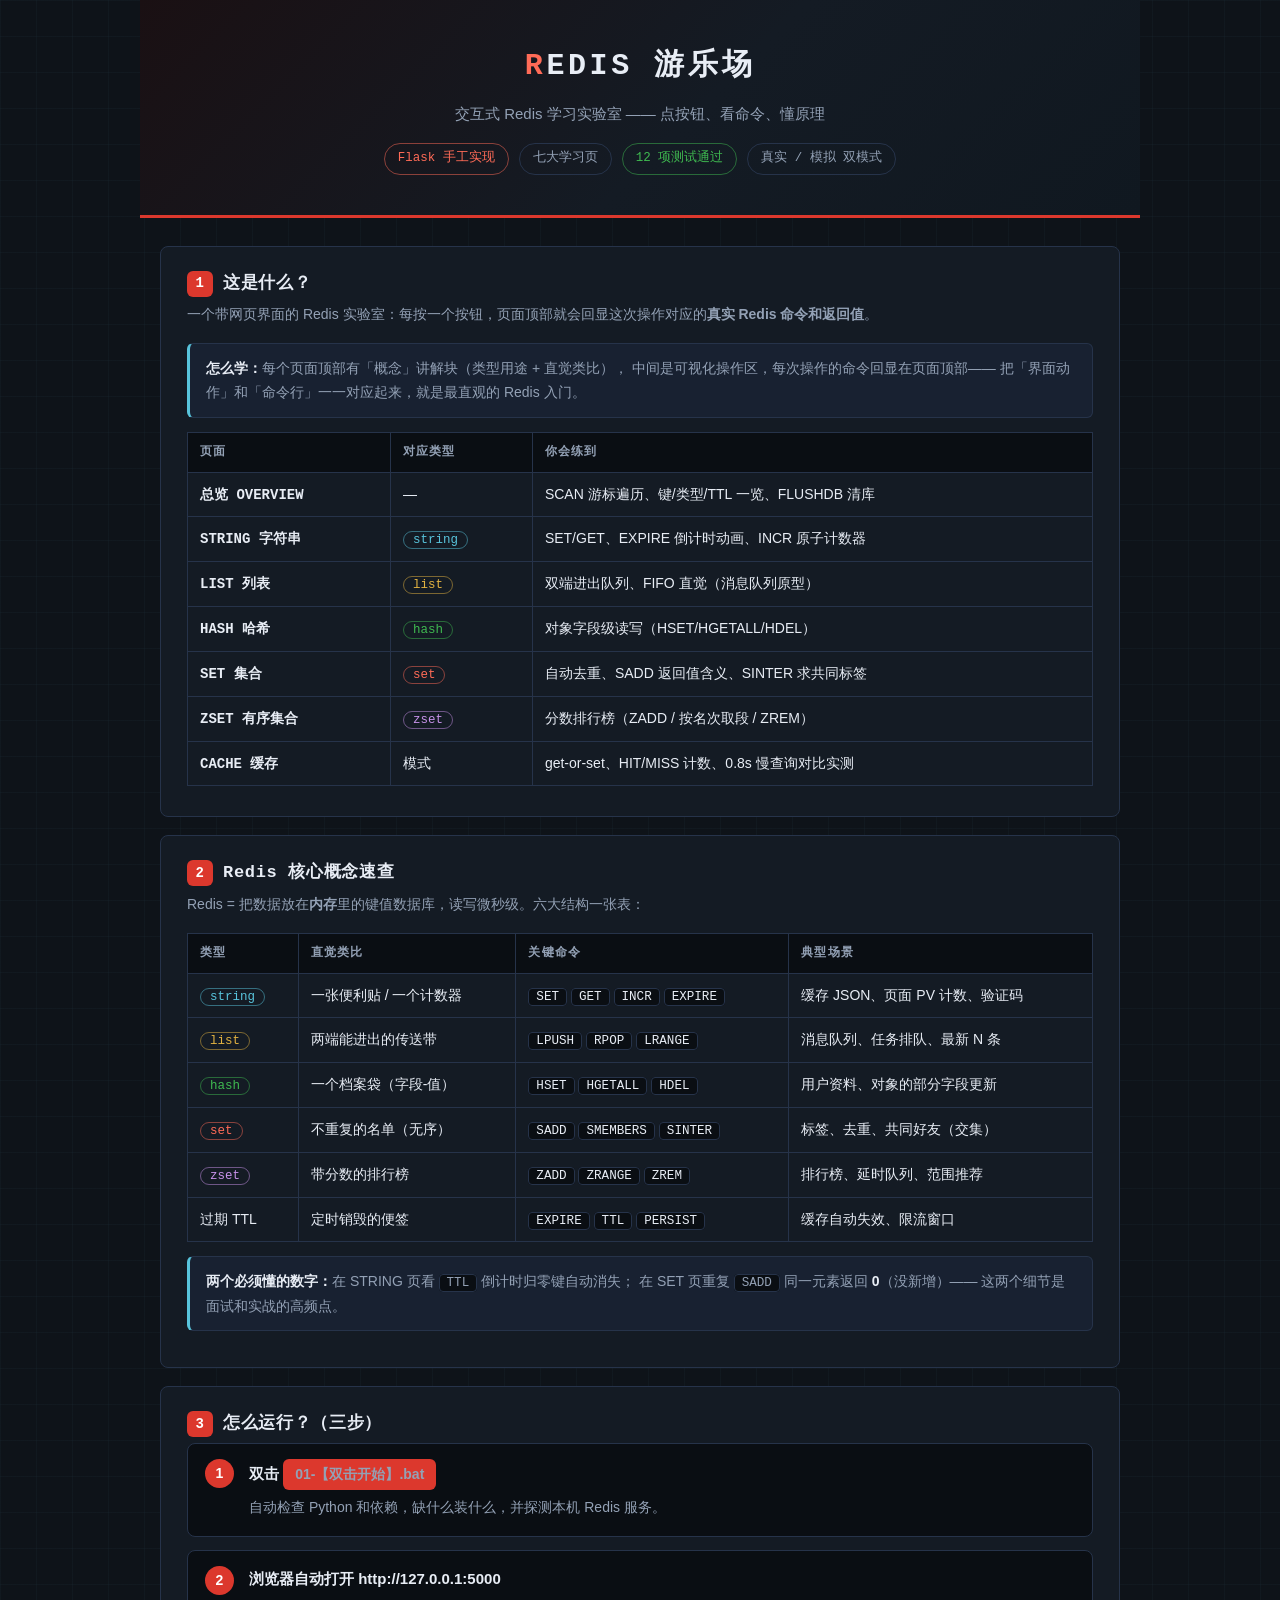
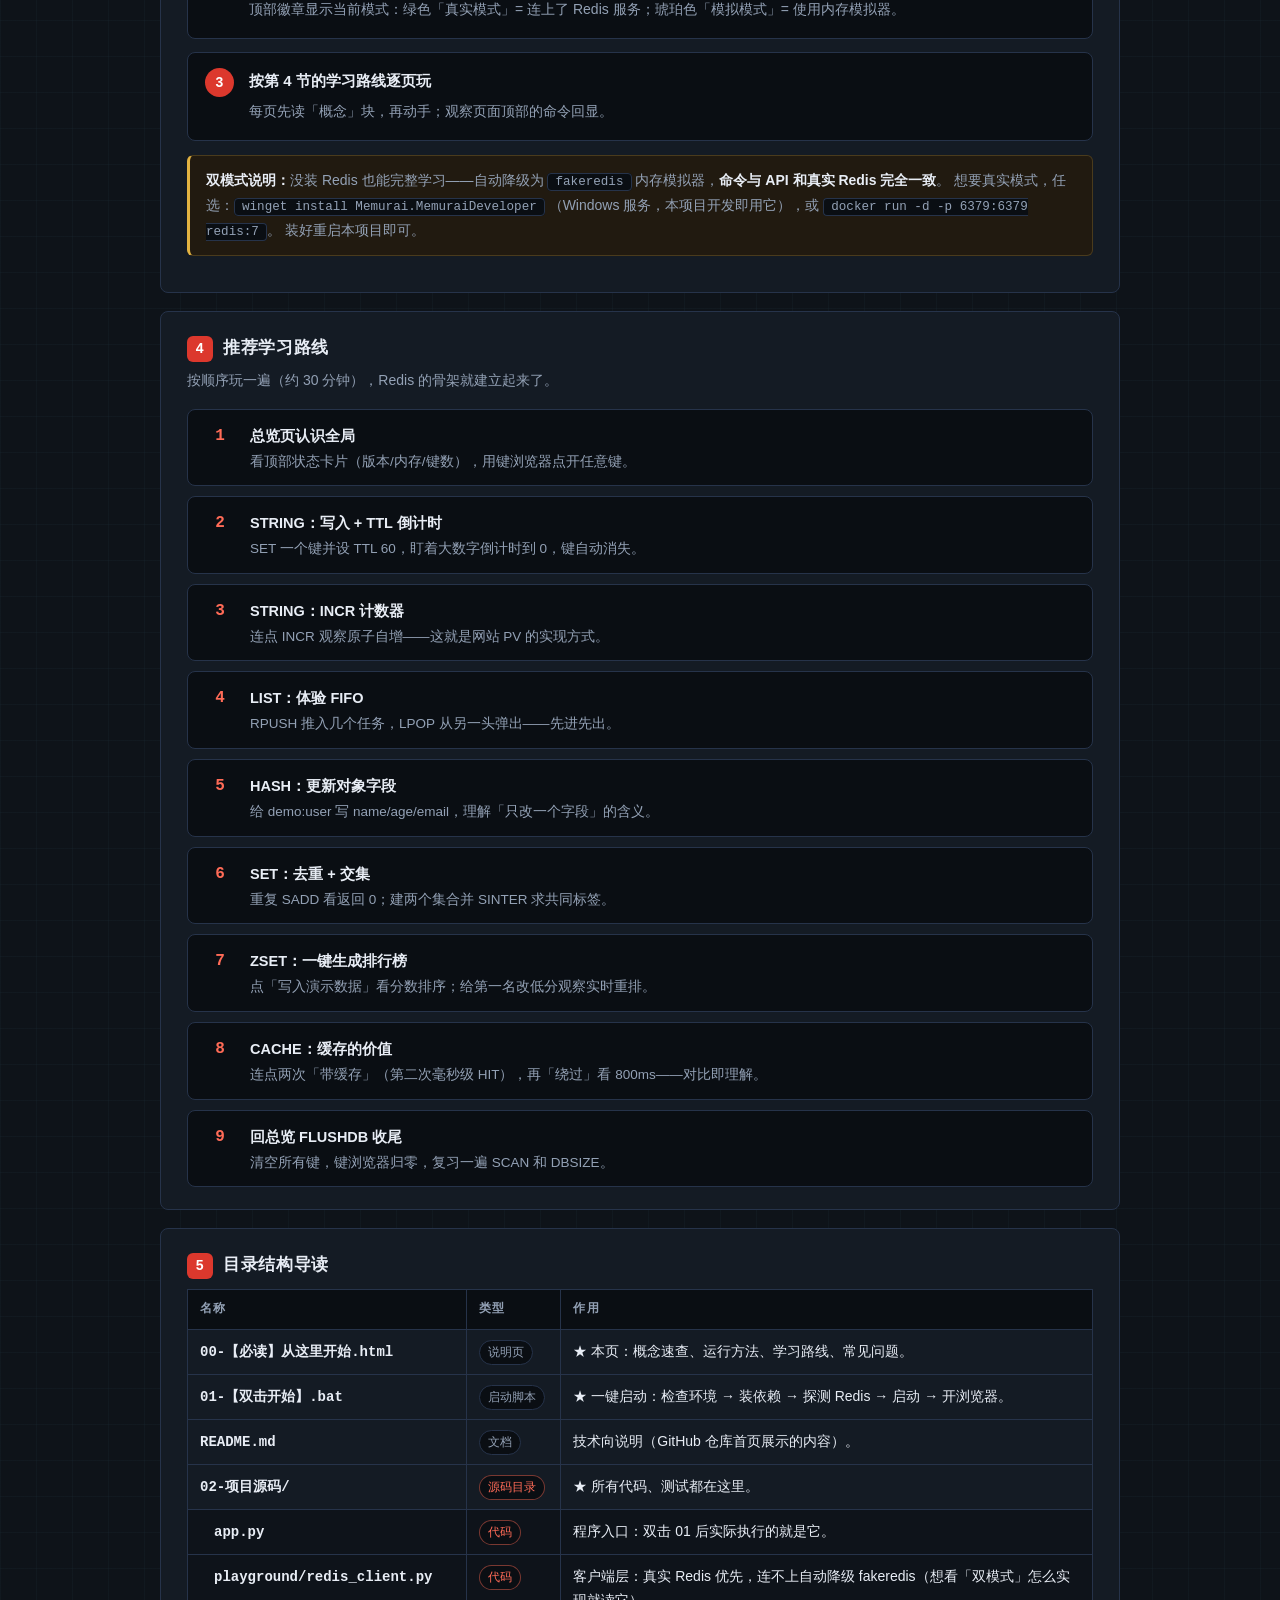
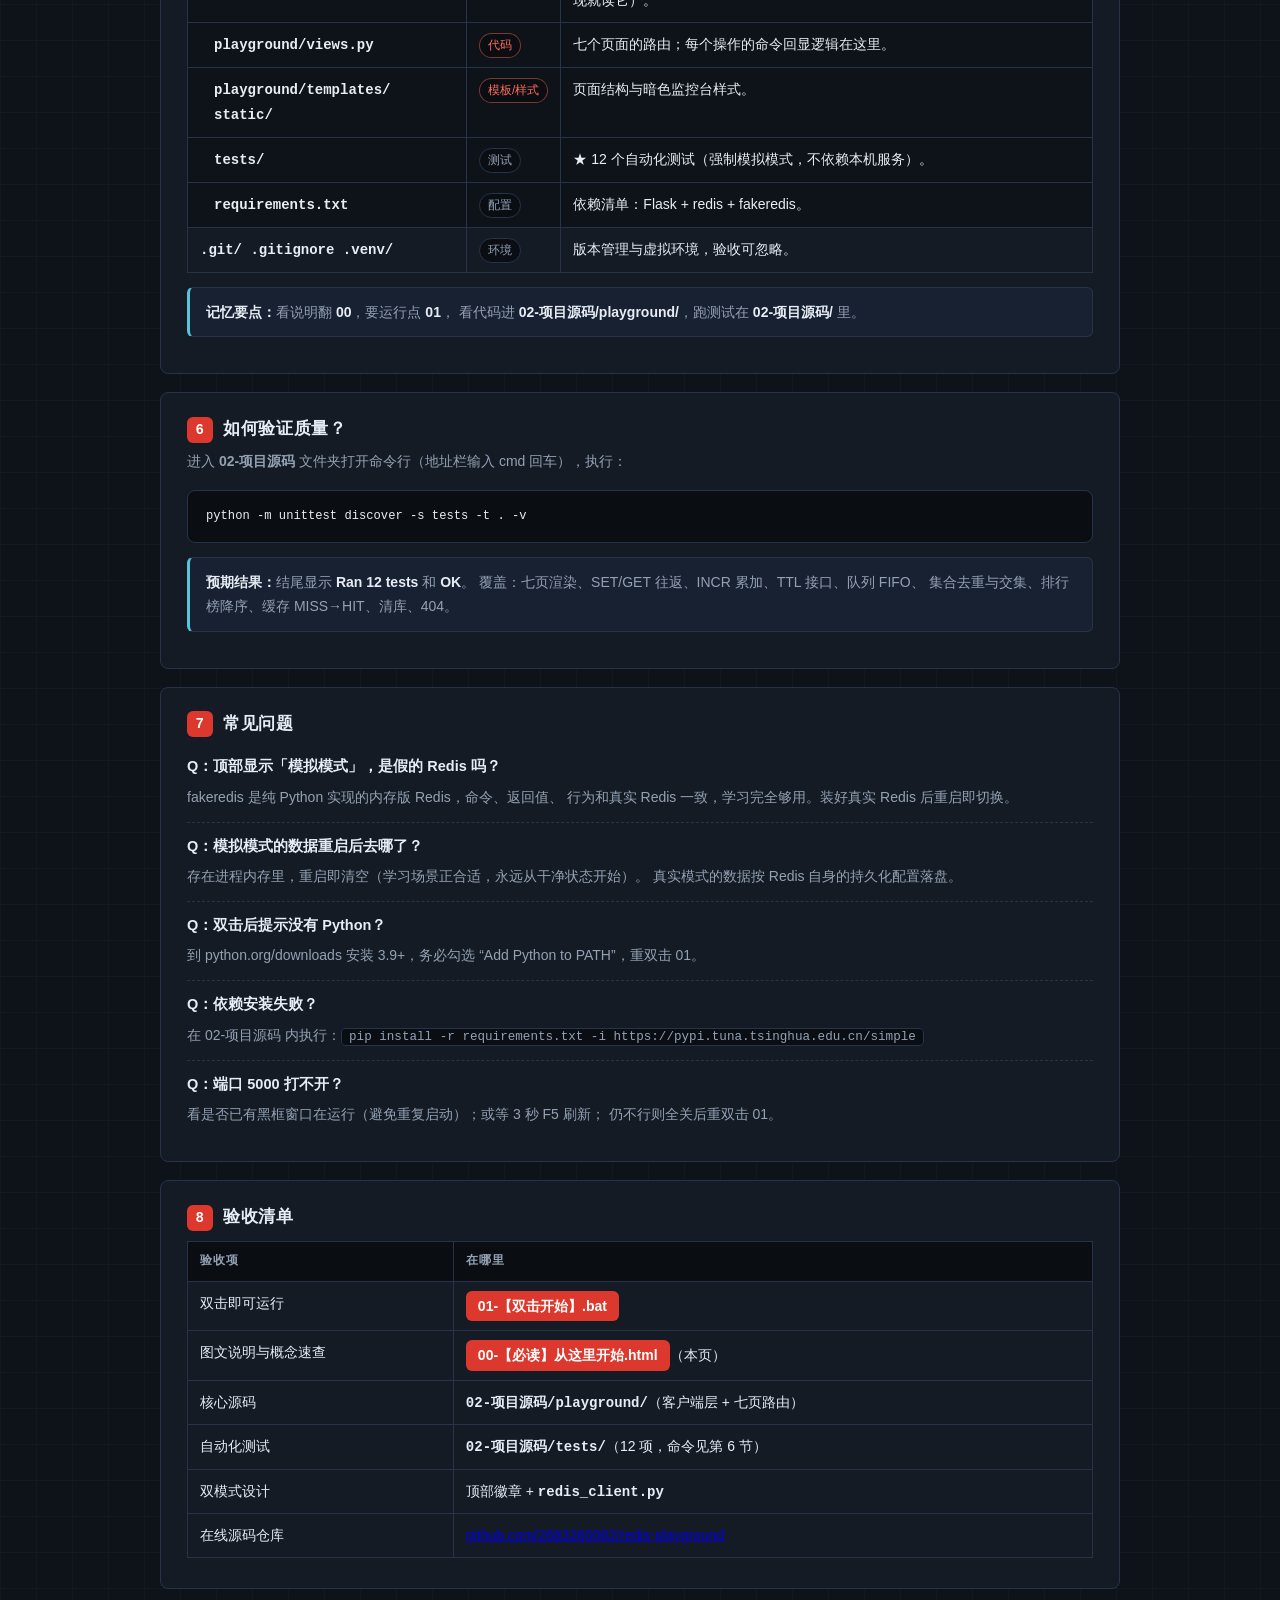
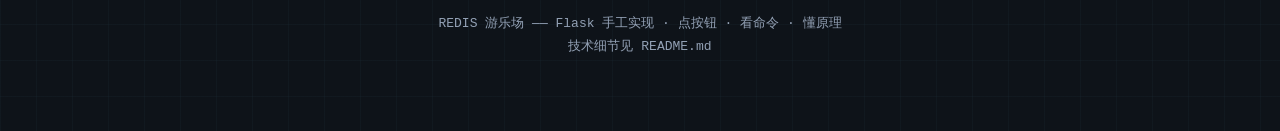
==== 00-【必读】从这里开始.html @ eb3e7718 "初始提交: Redis 交互式学习游乐场, 七页实验室含命令回显与双模式, 附验收交付层" ====
<!DOCTYPE html>
<html lang="zh-CN">
<head>
<meta charset="UTF-8">
<meta name="viewport" content="width=device-width, initial-scale=1.0">
<title>必读 · 从这里开始 —— Redis 游乐场</title>
<style>
/* 与「Redis 游乐场」一致的暗色监控台配色 */
:root {
  --bg: #0e1319;
  --bg-2: #0a0e13;
  --panel: #141b24;
  --panel-2: #182131;
  --line: #26334a;
  --ink: #e8edf5;
  --muted: #93a1b5;
  --red: #dc382d;
  --red-bright: #ff6b57;
  --green: #3fb950;
  --amber: #e3b341;
  --cyan: #58c4dc;
  --violet: #c792ea;
  --mono: "Cascadia Mono", Consolas, "Courier New", monospace;
  --sans: -apple-system, "PingFang SC", "Microsoft YaHei", "Segoe UI", sans-serif;
}
* { box-sizing: border-box; }
body {
  margin: 0; padding: 0 20px 60px;
  background-color: var(--bg);
  background-image:
    linear-gradient(rgba(88,196,220,.035) 1px, transparent 1px),
    linear-gradient(90deg, rgba(88,196,220,.035) 1px, transparent 1px);
  background-size: 36px 36px;
  color: var(--ink); font-family: var(--sans); line-height: 1.75;
}
.wrap { max-width: 960px; margin: 0 auto; }

.hero {
  margin: 0 -20px 28px; padding: 40px 24px;
  background: linear-gradient(135deg, #1a1013, #141b24 55%, #101820);
  border-bottom: 3px solid var(--red);
  text-align: center;
}
.hero h1 {
  margin: 0 0 8px; font-family: var(--mono);
  font-size: 30px; letter-spacing: 0.12em; color: var(--ink);
}
.hero h1 .r { color: var(--red-bright); }
.hero p { margin: 0; color: var(--muted); font-size: 15px; }
.hero .badge-row { margin-top: 16px; display: flex; gap: 10px; justify-content: center; flex-wrap: wrap; }
.badge {
  font-family: var(--mono); font-size: 12.5px;
  padding: 4px 13px; border-radius: 999px;
  border: 1px solid var(--line); color: var(--muted);
}
.badge.red { color: var(--red-bright); border-color: rgba(255,107,87,.5); }
.badge.green { color: var(--green); border-color: rgba(63,185,80,.5); }

section {
  background: var(--panel); border: 1px solid var(--line);
  border-radius: 8px; padding: 22px 26px; margin-bottom: 18px;
}
h2 {
  font-family: var(--mono); font-size: 17px; margin: 0 0 4px;
  display: flex; align-items: center; gap: 10px; letter-spacing: .04em;
}
h2 .num {
  background: var(--red); color: #fff;
  width: 26px; height: 26px; border-radius: 6px;
  display: inline-flex; align-items: center; justify-content: center;
  font-size: 14px; flex: 0 0 auto;
}
.sub { color: var(--muted); font-size: 14px; margin: 0 0 16px; }
h3 { font-size: 15px; margin: 20px 0 8px; color: var(--ink); }

.tip {
  background: var(--panel-2); border: 1px solid var(--line);
  border-left: 3px solid var(--cyan);
  border-radius: 6px; padding: 12px 16px; font-size: 14px;
  color: var(--muted); margin: 14px 0;
}
.warn {
  background: #211a10; border: 1px solid #4a3b1c;
  border-left: 3px solid var(--amber);
  border-radius: 6px; padding: 12px 16px; font-size: 14px;
  color: var(--muted); margin: 14px 0;
}
.tip b, .warn b { color: var(--ink); }

code {
  font-family: var(--mono); font-size: .9em;
  background: var(--bg-2); border: 1px solid var(--line);
  border-radius: 4px; padding: 1px 7px;
}
pre {
  background: var(--bg-2); border: 1px solid var(--line); border-radius: 8px;
  padding: 14px 18px; overflow-x: auto;
  font-family: var(--mono); font-size: 13.5px; line-height: 1.7;
  color: var(--ink);
}
pre code { background: none; border: 0; padding: 0; }

/* 步骤 */
.steps { counter-reset: step; display: grid; gap: 13px; }
.step {
  display: flex; gap: 15px; align-items: flex-start;
  background: var(--bg-2); border: 1px solid var(--line);
  border-radius: 8px; padding: 15px 17px;
}
.step::before {
  counter-increment: step; content: counter(step);
  background: var(--red); color: #fff;
  width: 29px; height: 29px; border-radius: 50%; flex: 0 0 auto;
  display: flex; align-items: center; justify-content: center;
  font-weight: 700; font-size: 14px;
}
.step .body { flex: 1; }
.step .body b { display: block; margin-bottom: 3px; font-size: 15px; }
.step .body span { color: var(--muted); font-size: 14px; }

.file-btn {
  display: inline-block; background: var(--red); color: #fff;
  padding: 3px 12px; border-radius: 6px; font-weight: 600; font-size: 14px;
}

/* 表格 */
table { width: 100%; border-collapse: collapse; font-size: 14px; margin: 8px 0; }
th, td { border: 1px solid var(--line); padding: 9px 12px; text-align: left; vertical-align: top; }
th {
  background: var(--bg-2); font-family: var(--mono); font-size: 12px;
  letter-spacing: .1em; color: var(--muted); white-space: nowrap;
}
td .name { font-family: var(--mono); font-weight: 600; }
td .kind {
  display: inline-block; font-size: 12px; padding: 1px 8px;
  border-radius: 999px; border: 1px solid var(--line);
  color: var(--muted); background: var(--bg-2); white-space: nowrap;
}
td .kind.code { color: var(--red-bright); border-color: rgba(255,107,87,.45); }
tr.sub-row td { background: rgba(10,14,19,.55); }
tr.sub-row td:first-child { padding-left: 26px; }

/* 数据结构类型色 */
.t { font-family: var(--mono); font-size: 12.5px; padding: 1px 9px; border-radius: 999px; border: 1px solid; }
.t-string { color: var(--cyan); border-color: rgba(88,196,220,.5); }
.t-list { color: var(--amber); border-color: rgba(227,179,65,.5); }
.t-hash { color: var(--green); border-color: rgba(63,185,80,.5); }
.t-set { color: var(--red-bright); border-color: rgba(255,107,87,.5); }
.t-zset { color: var(--violet); border-color: rgba(199,146,234,.5); }

/* 学习路线 */
.route { display: grid; gap: 10px; }
.route-item {
  display: grid; grid-template-columns: 34px 1fr; gap: 13px;
  background: var(--bg-2); border: 1px solid var(--line);
  border-radius: 8px; padding: 12px 15px;
}
.route-item .no {
  font-family: var(--mono); color: var(--red-bright); font-weight: 700;
  font-size: 16px; text-align: center;
}
.route-item b { font-size: 14.5px; }
.route-item span { display: block; color: var(--muted); font-size: 13.5px; }

.faq { border-top: 1px dashed var(--line); padding: 11px 0; }
.faq:first-of-type { border-top: 0; }
.faq b { display: block; margin-bottom: 3px; font-size: 14.5px; }
.faq span { color: var(--muted); font-size: 14px; }

.foot { text-align: center; color: var(--muted); font-size: 13px; padding-top: 6px; font-family: var(--mono); }
.foot a { color: var(--red-bright); }
</style>
</head>
<body>
<div class="wrap">

  <div class="hero">
    <h1><span class="r">R</span>EDIS 游乐场</h1>
    <p>交互式 Redis 学习实验室 —— 点按钮、看命令、懂原理</p>
    <div class="badge-row">
      <span class="badge red">Flask 手工实现</span>
      <span class="badge">七大学习页</span>
      <span class="badge green">12 项测试通过</span>
      <span class="badge">真实 / 模拟 双模式</span>
    </div>
  </div>

  <!-- 1 这是什么 -->
  <section>
    <h2><span class="num">1</span>这是什么？</h2>
    <p class="sub">一个带网页界面的 Redis 实验室：每按一个按钮，页面顶部就会回显这次操作对应的<b>真实 Redis 命令和返回值</b>。</p>
    <div class="tip">
      <b>怎么学：</b>每个页面顶部有「概念」讲解块（类型用途 + 直觉类比），
      中间是可视化操作区，每次操作的命令回显在页面顶部——
      把「界面动作」和「命令行」一一对应起来，就是最直观的 Redis 入门。
    </div>
    <table>
      <tr><th>页面</th><th>对应类型</th><th>你会练到</th></tr>
      <tr><td><span class="name">总览 OVERVIEW</span></td><td>—</td><td>SCAN 游标遍历、键/类型/TTL 一览、FLUSHDB 清库</td></tr>
      <tr><td><span class="name">STRING 字符串</span></td><td><span class="t t-string">string</span></td><td>SET/GET、EXPIRE 倒计时动画、INCR 原子计数器</td></tr>
      <tr><td><span class="name">LIST 列表</span></td><td><span class="t t-list">list</span></td><td>双端进出队列、FIFO 直觉（消息队列原型）</td></tr>
      <tr><td><span class="name">HASH 哈希</span></td><td><span class="t t-hash">hash</span></td><td>对象字段级读写（HSET/HGETALL/HDEL）</td></tr>
      <tr><td><span class="name">SET 集合</span></td><td><span class="t t-set">set</span></td><td>自动去重、SADD 返回值含义、SINTER 求共同标签</td></tr>
      <tr><td><span class="name">ZSET 有序集合</span></td><td><span class="t t-zset">zset</span></td><td>分数排行榜（ZADD / 按名次取段 / ZREM）</td></tr>
      <tr><td><span class="name">CACHE 缓存</span></td><td>模式</td><td>get-or-set、HIT/MISS 计数、0.8s 慢查询对比实测</td></tr>
    </table>
  </section>

  <!-- 2 概念速查 -->
  <section>
    <h2><span class="num">2</span>Redis 核心概念速查</h2>
    <p class="sub">Redis = 把数据放在<b>内存</b>里的键值数据库，读写微秒级。六大结构一张表：</p>
    <table>
      <tr><th>类型</th><th>直觉类比</th><th>关键命令</th><th>典型场景</th></tr>
      <tr>
        <td><span class="t t-string">string</span></td>
        <td>一张便利贴 / 一个计数器</td>
        <td><code>SET</code> <code>GET</code> <code>INCR</code> <code>EXPIRE</code></td>
        <td>缓存 JSON、页面 PV 计数、验证码</td>
      </tr>
      <tr>
        <td><span class="t t-list">list</span></td>
        <td>两端能进出的传送带</td>
        <td><code>LPUSH</code> <code>RPOP</code> <code>LRANGE</code></td>
        <td>消息队列、任务排队、最新 N 条</td>
      </tr>
      <tr>
        <td><span class="t t-hash">hash</span></td>
        <td>一个档案袋（字段-值）</td>
        <td><code>HSET</code> <code>HGETALL</code> <code>HDEL</code></td>
        <td>用户资料、对象的部分字段更新</td>
      </tr>
      <tr>
        <td><span class="t t-set">set</span></td>
        <td>不重复的名单（无序）</td>
        <td><code>SADD</code> <code>SMEMBERS</code> <code>SINTER</code></td>
        <td>标签、去重、共同好友（交集）</td>
      </tr>
      <tr>
        <td><span class="t t-zset">zset</span></td>
        <td>带分数的排行榜</td>
        <td><code>ZADD</code> <code>ZRANGE</code> <code>ZREM</code></td>
        <td>排行榜、延时队列、范围推荐</td>
      </tr>
      <tr>
        <td>过期 TTL</td>
        <td>定时销毁的便签</td>
        <td><code>EXPIRE</code> <code>TTL</code> <code>PERSIST</code></td>
        <td>缓存自动失效、限流窗口</td>
      </tr>
    </table>
    <div class="tip">
      <b>两个必须懂的数字：</b>在 STRING 页看 <code>TTL</code> 倒计时归零键自动消失；
      在 SET 页重复 <code>SADD</code> 同一元素返回 <b>0</b>（没新增）——
      这两个细节是面试和实战的高频点。
    </div>
  </section>

  <!-- 3 怎么运行 -->
  <section>
    <h2><span class="num">3</span>怎么运行？（三步）</h2>
    <div class="steps">
      <div class="step">
        <div class="body">
          <b>双击 <span class="file-btn">01-【双击开始】.bat</span></b>
          <span>自动检查 Python 和依赖，缺什么装什么，并探测本机 Redis 服务。</span>
        </div>
      </div>
      <div class="step">
        <div class="body">
          <b>浏览器自动打开 http://127.0.0.1:5000</b>
          <span>顶部徽章显示当前模式：绿色「真实模式」= 连上了 Redis 服务；琥珀色「模拟模式」= 使用内存模拟器。</span>
        </div>
      </div>
      <div class="step">
        <div class="body">
          <b>按第 4 节的学习路线逐页玩</b>
          <span>每页先读「概念」块，再动手；观察页面顶部的命令回显。</span>
        </div>
      </div>
    </div>
    <div class="warn">
      <b>双模式说明：</b>没装 Redis 也能完整学习——自动降级为
      <code>fakeredis</code> 内存模拟器，<b>命令与 API 和真实 Redis 完全一致</b>。
      想要真实模式，任选：<code>winget install Memurai.MemuraiDeveloper</code>
      （Windows 服务，本项目开发即用它），或 <code>docker run -d -p 6379:6379 redis:7</code>。
      装好重启本项目即可。
    </div>
  </section>

  <!-- 4 学习路线 -->
  <section>
    <h2><span class="num">4</span>推荐学习路线</h2>
    <p class="sub">按顺序玩一遍（约 30 分钟），Redis 的骨架就建立起来了。</p>
    <div class="route">
      <div class="route-item"><div class="no">1</div><div><b>总览页认识全局</b><span>看顶部状态卡片（版本/内存/键数），用键浏览器点开任意键。</span></div></div>
      <div class="route-item"><div class="no">2</div><div><b>STRING：写入 + TTL 倒计时</b><span>SET 一个键并设 TTL 60，盯着大数字倒计时到 0，键自动消失。</span></div></div>
      <div class="route-item"><div class="no">3</div><div><b>STRING：INCR 计数器</b><span>连点 INCR 观察原子自增——这就是网站 PV 的实现方式。</span></div></div>
      <div class="route-item"><div class="no">4</div><div><b>LIST：体验 FIFO</b><span>RPUSH 推入几个任务，LPOP 从另一头弹出——先进先出。</span></div></div>
      <div class="route-item"><div class="no">5</div><div><b>HASH：更新对象字段</b><span>给 demo:user 写 name/age/email，理解「只改一个字段」的含义。</span></div></div>
      <div class="route-item"><div class="no">6</div><div><b>SET：去重 + 交集</b><span>重复 SADD 看返回 0；建两个集合并 SINTER 求共同标签。</span></div></div>
      <div class="route-item"><div class="no">7</div><div><b>ZSET：一键生成排行榜</b><span>点「写入演示数据」看分数排序；给第一名改低分观察实时重排。</span></div></div>
      <div class="route-item"><div class="no">8</div><div><b>CACHE：缓存的价值</b><span>连点两次「带缓存」（第二次毫秒级 HIT），再「绕过」看 800ms——对比即理解。</span></div></div>
      <div class="route-item"><div class="no">9</div><div><b>回总览 FLUSHDB 收尾</b><span>清空所有键，键浏览器归零，复习一遍 SCAN 和 DBSIZE。</span></div></div>
    </div>
  </section>

  <!-- 5 目录导读 -->
  <section>
    <h2><span class="num">5</span>目录结构导读</h2>
    <table>
      <tr><th>名称</th><th>类型</th><th>作用</th></tr>
      <tr>
        <td><span class="name">00-【必读】从这里开始.html</span></td>
        <td><span class="kind">说明页</span></td>
        <td>★ 本页：概念速查、运行方法、学习路线、常见问题。</td>
      </tr>
      <tr>
        <td><span class="name">01-【双击开始】.bat</span></td>
        <td><span class="kind">启动脚本</span></td>
        <td>★ 一键启动：检查环境 → 装依赖 → 探测 Redis → 启动 → 开浏览器。</td>
      </tr>
      <tr>
        <td><span class="name">README.md</span></td>
        <td><span class="kind">文档</span></td>
        <td>技术向说明（GitHub 仓库首页展示的内容）。</td>
      </tr>
      <tr>
        <td><span class="name">02-项目源码/</span></td>
        <td><span class="kind code">源码目录</span></td>
        <td>★ 所有代码、测试都在这里。</td>
      </tr>
      <tr class="sub-row"><td><span class="name">app.py</span></td><td><span class="kind code">代码</span></td><td>程序入口：双击 01 后实际执行的就是它。</td></tr>
      <tr class="sub-row"><td><span class="name">playground/redis_client.py</span></td><td><span class="kind code">代码</span></td><td>客户端层：真实 Redis 优先，连不上自动降级 fakeredis（想看「双模式」怎么实现就读它）。</td></tr>
      <tr class="sub-row"><td><span class="name">playground/views.py</span></td><td><span class="kind code">代码</span></td><td>七个页面的路由；每个操作的命令回显逻辑在这里。</td></tr>
      <tr class="sub-row"><td><span class="name">playground/templates/ static/</span></td><td><span class="kind code">模板/样式</span></td><td>页面结构与暗色监控台样式。</td></tr>
      <tr class="sub-row"><td><span class="name">tests/</span></td><td><span class="kind">测试</span></td><td>★ 12 个自动化测试（强制模拟模式，不依赖本机服务）。</td></tr>
      <tr class="sub-row"><td><span class="name">requirements.txt</span></td><td><span class="kind">配置</span></td><td>依赖清单：Flask + redis + fakeredis。</td></tr>
      <tr>
        <td><span class="name">.git/ .gitignore .venv/</span></td>
        <td><span class="kind">环境</span></td>
        <td>版本管理与虚拟环境，验收可忽略。</td>
      </tr>
    </table>
    <div class="tip">
      <b>记忆要点：</b>看说明翻 <b>00</b>，要运行点 <b>01</b>，
      看代码进 <b>02-项目源码/playground/</b>，跑测试在 <b>02-项目源码/</b> 里。
    </div>
  </section>

  <!-- 6 测试 -->
  <section>
    <h2><span class="num">6</span>如何验证质量？</h2>
    <p class="sub">进入 <b>02-项目源码</b> 文件夹打开命令行（地址栏输入 cmd 回车），执行：</p>
<pre><code>python -m unittest discover -s tests -t . -v</code></pre>
    <div class="tip">
      <b>预期结果：</b>结尾显示 <b>Ran 12 tests</b> 和 <b>OK</b>。
      覆盖：七页渲染、SET/GET 往返、INCR 累加、TTL 接口、队列 FIFO、
      集合去重与交集、排行榜降序、缓存 MISS→HIT、清库、404。
    </div>
  </section>

  <!-- 7 FAQ -->
  <section>
    <h2><span class="num">7</span>常见问题</h2>
    <div class="faq">
      <b>Q：顶部显示「模拟模式」，是假的 Redis 吗？</b>
      <span>fakeredis 是纯 Python 实现的内存版 Redis，命令、返回值、
      行为和真实 Redis 一致，学习完全够用。装好真实 Redis 后重启即切换。</span>
    </div>
    <div class="faq">
      <b>Q：模拟模式的数据重启后去哪了？</b>
      <span>存在进程内存里，重启即清空（学习场景正合适，永远从干净状态开始）。
      真实模式的数据按 Redis 自身的持久化配置落盘。</span>
    </div>
    <div class="faq">
      <b>Q：双击后提示没有 Python？</b>
      <span>到 python.org/downloads 安装 3.9+，务必勾选 “Add Python to PATH”，重双击 01。</span>
    </div>
    <div class="faq">
      <b>Q：依赖安装失败？</b>
      <span>在 02-项目源码 内执行：<code>pip install -r requirements.txt -i https://pypi.tuna.tsinghua.edu.cn/simple</code></span>
    </div>
    <div class="faq">
      <b>Q：端口 5000 打不开？</b>
      <span>看是否已有黑框窗口在运行（避免重复启动）；或等 3 秒 F5 刷新；
      仍不行则全关后重双击 01。</span>
    </div>
  </section>

  <!-- 8 验收清单 -->
  <section>
    <h2><span class="num">8</span>验收清单</h2>
    <table>
      <tr><th>验收项</th><th>在哪里</th></tr>
      <tr><td>双击即可运行</td><td><span class="file-btn">01-【双击开始】.bat</span></td></tr>
      <tr><td>图文说明与概念速查</td><td><span class="file-btn">00-【必读】从这里开始.html</span>（本页）</td></tr>
      <tr><td>核心源码</td><td><span class="name">02-项目源码/playground/</span>（客户端层 + 七页路由）</td></tr>
      <tr><td>自动化测试</td><td><span class="name">02-项目源码/tests/</span>（12 项，命令见第 6 节）</td></tr>
      <tr><td>双模式设计</td><td>顶部徽章 + <span class="name">redis_client.py</span></td></tr>
      <tr><td>在线源码仓库</td><td><a href="https://github.com/2683260082/redis-playground">github.com/2683260082/redis-playground</a></td></tr>
    </table>
  </section>

  <p class="foot">
    REDIS 游乐场 —— Flask 手工实现 · 点按钮 · 看命令 · 懂原理<br>
    技术细节见 README.md
  </p>

</div>
</body>
</html>
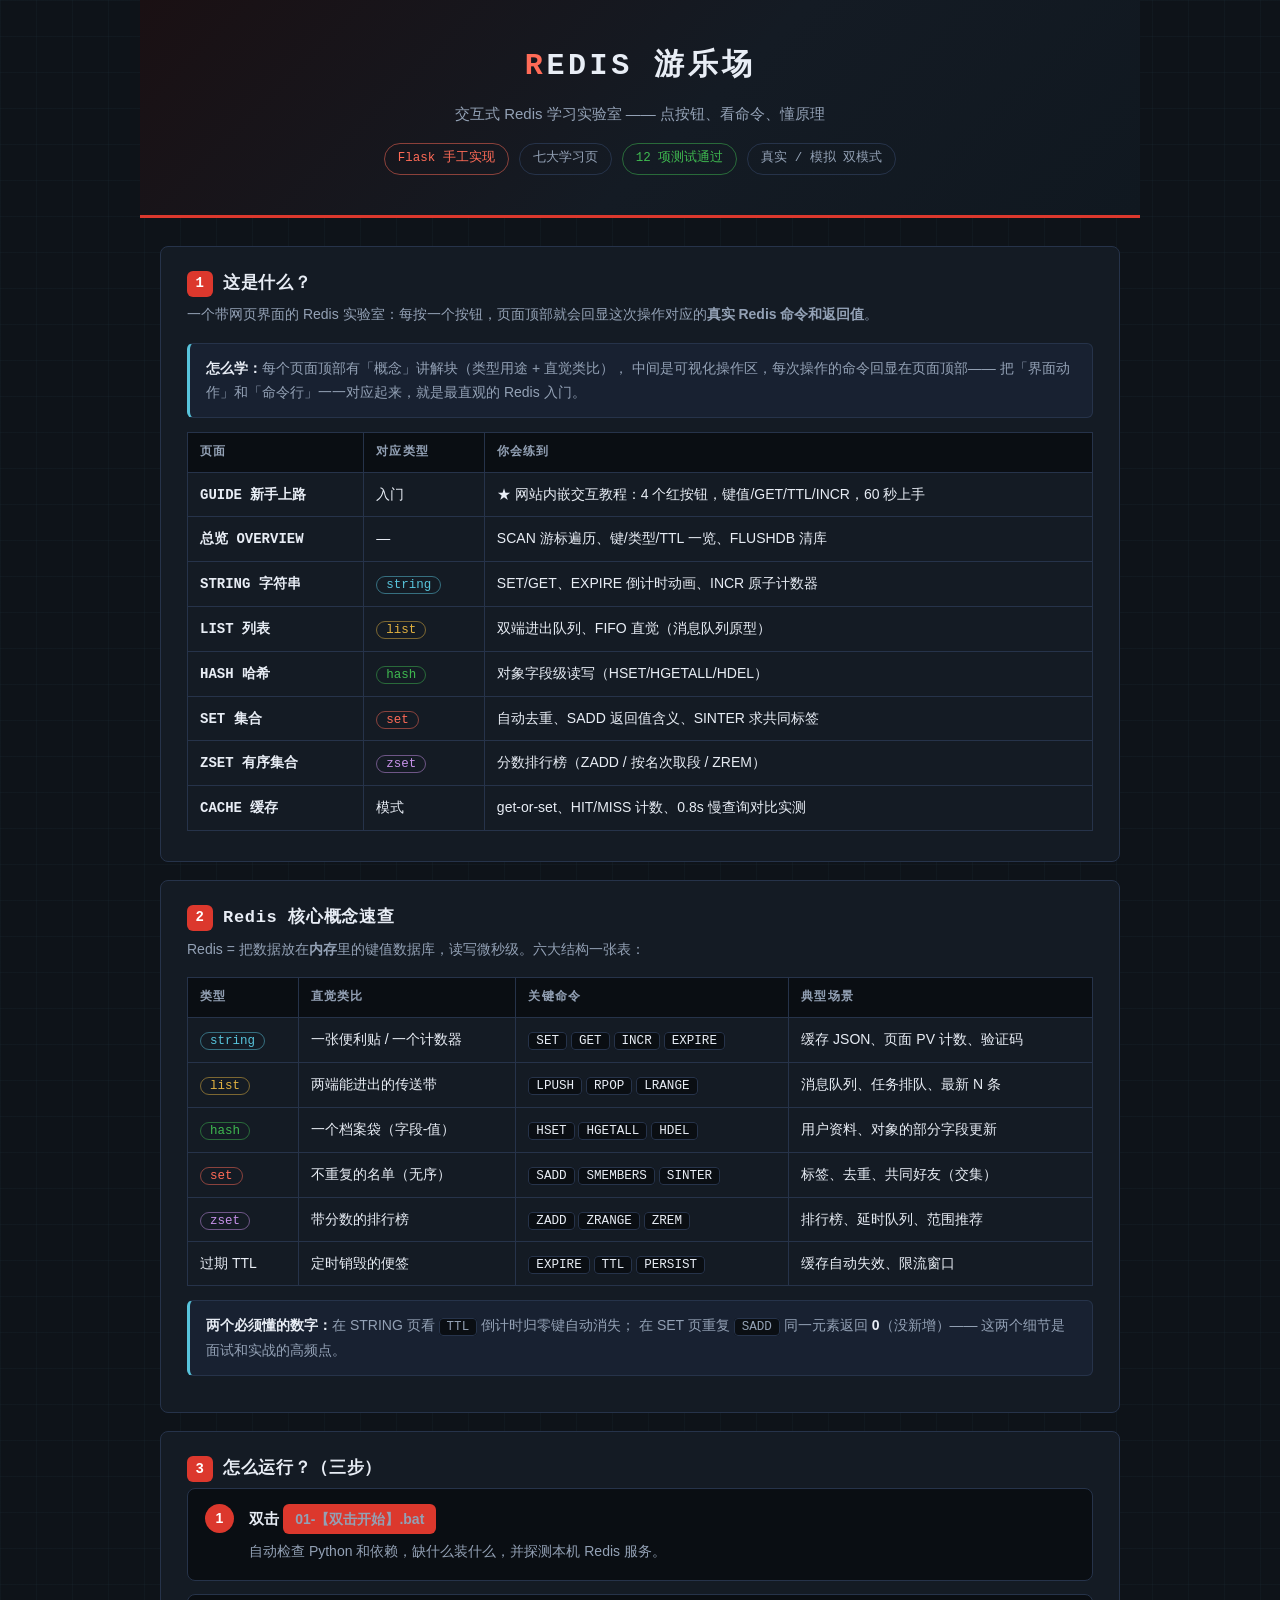
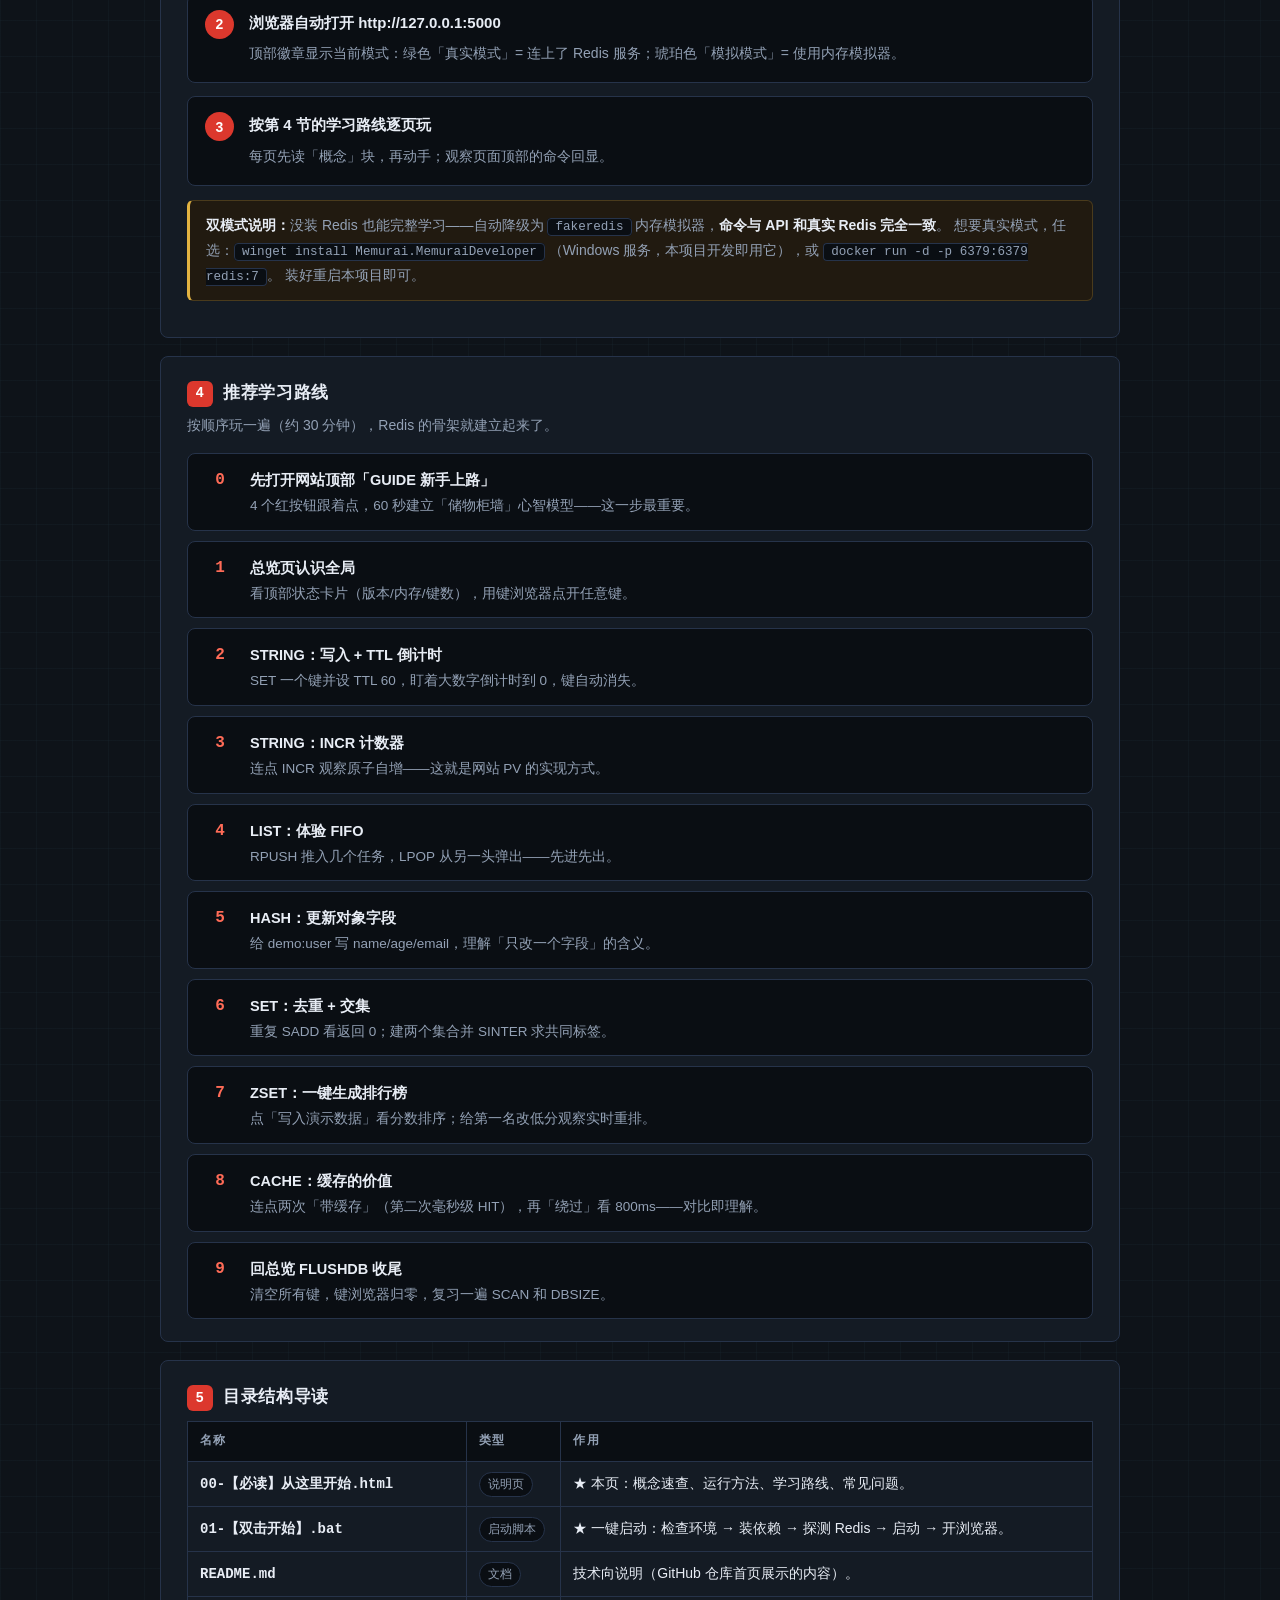
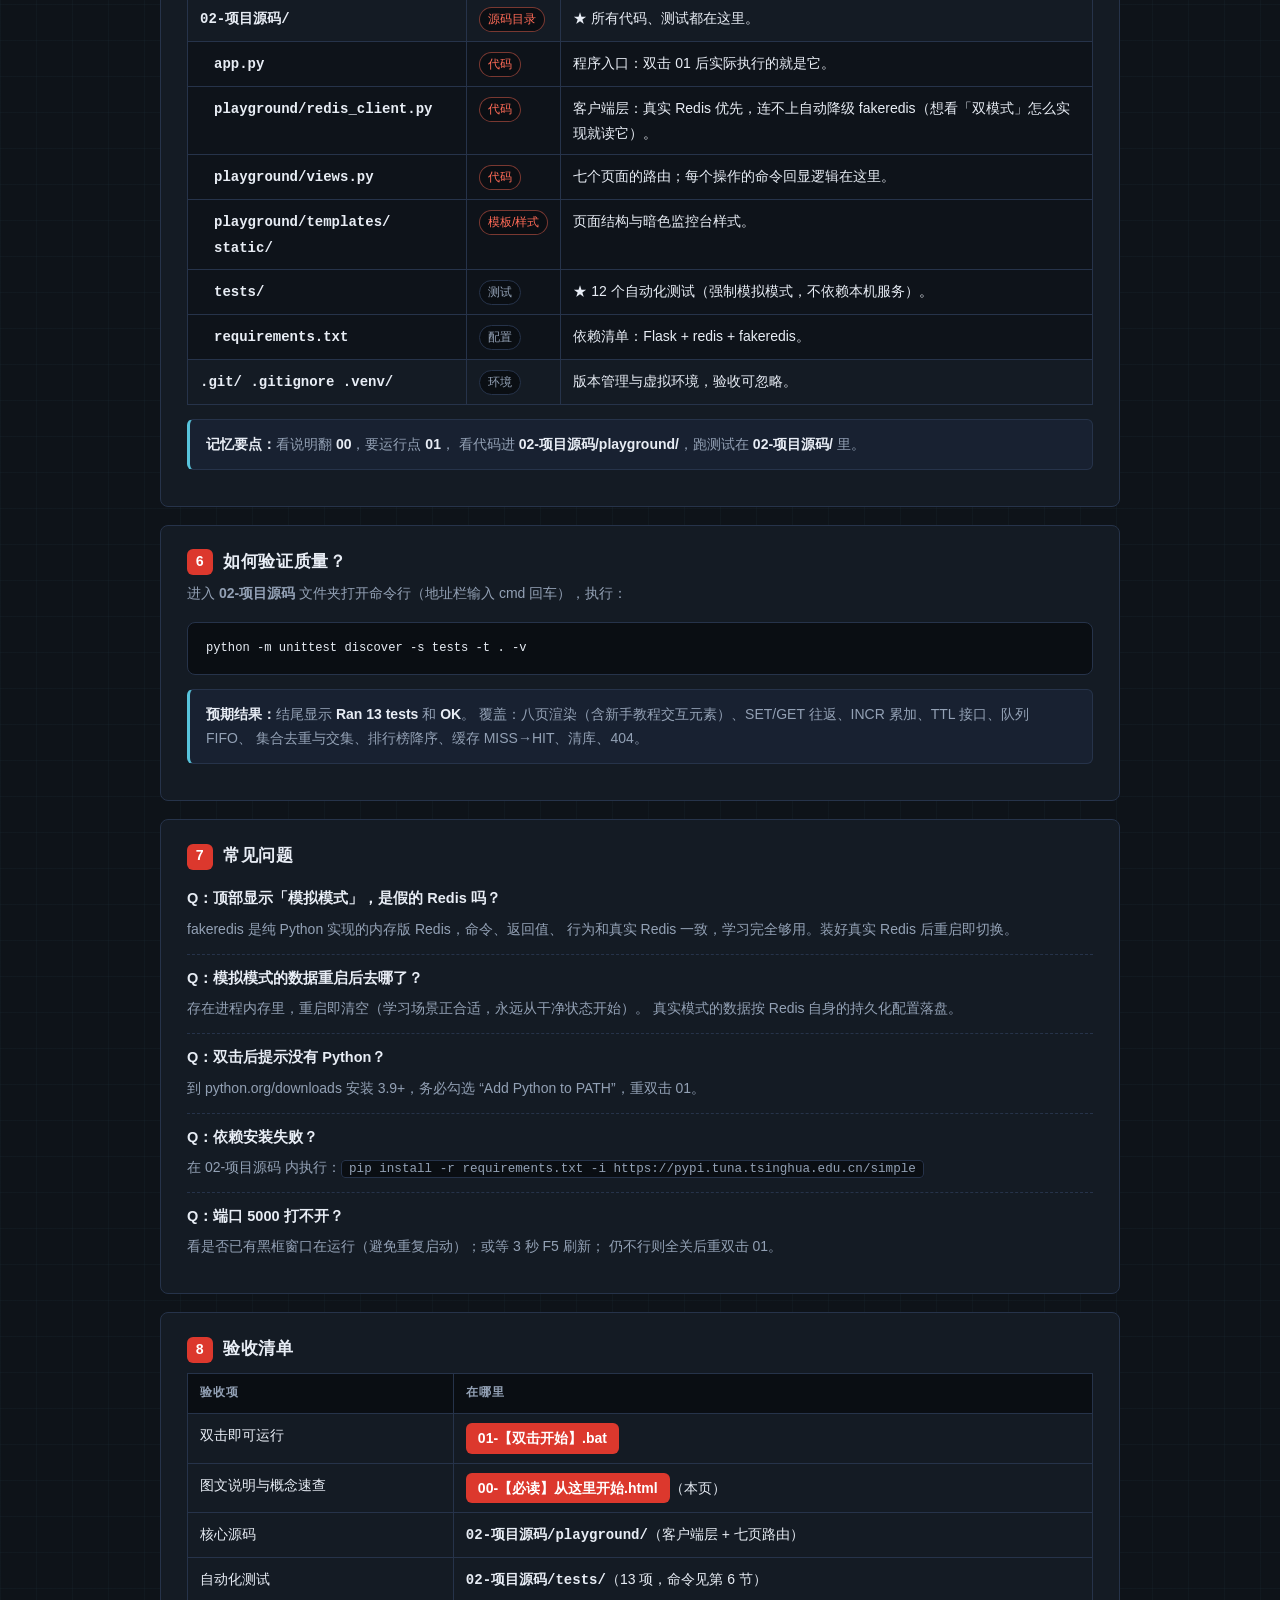
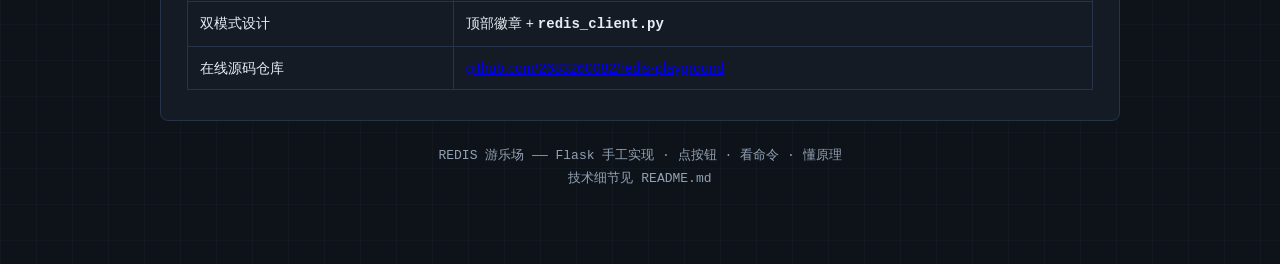
==== commit b44b5858: "新增新手上路交互教程页(GUIDE): 网站内嵌四步卡片教学, 总览页入口, 文档与测试同步" ====
--- a/00-【必读】从这里开始.html
+++ b/00-【必读】从这里开始.html
@@ -196,7 +196,8 @@
     </div>
     <table>
       <tr><th>页面</th><th>对应类型</th><th>你会练到</th></tr>
-      <tr><td><span class="name">总览 OVERVIEW</span></td><td>—</td><td>SCAN 游标遍历、键/类型/TTL 一览、FLUSHDB 清库</td></tr>
+      <tr><td><span class="name">GUIDE 新手上路</span></td><td>入门</td><td>★ 网站内嵌交互教程：4 个红按钮，键值/GET/TTL/INCR，60 秒上手</td></tr>
+      <tr><td><span class="name">总览 OVERVIEW</span</td><td>—</td><td>SCAN 游标遍历、键/类型/TTL 一览、FLUSHDB 清库</td></tr>
       <tr><td><span class="name">STRING 字符串</span></td><td><span class="t t-string">string</span></td><td>SET/GET、EXPIRE 倒计时动画、INCR 原子计数器</td></tr>
       <tr><td><span class="name">LIST 列表</span></td><td><span class="t t-list">list</span></td><td>双端进出队列、FIFO 直觉（消息队列原型）</td></tr>
       <tr><td><span class="name">HASH 哈希</span></td><td><span class="t t-hash">hash</span></td><td>对象字段级读写（HSET/HGETALL/HDEL）</td></tr>
@@ -293,6 +294,7 @@
     <h2><span class="num">4</span>推荐学习路线</h2>
     <p class="sub">按顺序玩一遍（约 30 分钟），Redis 的骨架就建立起来了。</p>
     <div class="route">
+      <div class="route-item"><div class="no">0</div><div><b>先打开网站顶部「GUIDE 新手上路」</b><span>4 个红按钮跟着点，60 秒建立「储物柜墙」心智模型——这一步最重要。</span></div></div>
       <div class="route-item"><div class="no">1</div><div><b>总览页认识全局</b><span>看顶部状态卡片（版本/内存/键数），用键浏览器点开任意键。</span></div></div>
       <div class="route-item"><div class="no">2</div><div><b>STRING：写入 + TTL 倒计时</b><span>SET 一个键并设 TTL 60，盯着大数字倒计时到 0，键自动消失。</span></div></div>
       <div class="route-item"><div class="no">3</div><div><b>STRING：INCR 计数器</b><span>连点 INCR 观察原子自增——这就是网站 PV 的实现方式。</span></div></div>
@@ -354,8 +356,8 @@
     <p class="sub">进入 <b>02-项目源码</b> 文件夹打开命令行（地址栏输入 cmd 回车），执行：</p>
 <pre><code>python -m unittest discover -s tests -t . -v</code></pre>
     <div class="tip">
-      <b>预期结果：</b>结尾显示 <b>Ran 12 tests</b> 和 <b>OK</b>。
-      覆盖：七页渲染、SET/GET 往返、INCR 累加、TTL 接口、队列 FIFO、
+      <b>预期结果：</b>结尾显示 <b>Ran 13 tests</b> 和 <b>OK</b>。
+      覆盖：八页渲染（含新手教程交互元素）、SET/GET 往返、INCR 累加、TTL 接口、队列 FIFO、
       集合去重与交集、排行榜降序、缓存 MISS→HIT、清库、404。
     </div>
   </section>
@@ -396,7 +398,7 @@
       <tr><td>双击即可运行</td><td><span class="file-btn">01-【双击开始】.bat</span></td></tr>
       <tr><td>图文说明与概念速查</td><td><span class="file-btn">00-【必读】从这里开始.html</span>（本页）</td></tr>
       <tr><td>核心源码</td><td><span class="name">02-项目源码/playground/</span>（客户端层 + 七页路由）</td></tr>
-      <tr><td>自动化测试</td><td><span class="name">02-项目源码/tests/</span>（12 项，命令见第 6 节）</td></tr>
+      <tr><td>自动化测试</td><td><span class="name">02-项目源码/tests/</span>（13 项，命令见第 6 节）</td></tr>
       <tr><td>双模式设计</td><td>顶部徽章 + <span class="name">redis_client.py</span></td></tr>
       <tr><td>在线源码仓库</td><td><a href="https://github.com/2683260082/redis-playground">github.com/2683260082/redis-playground</a></td></tr>
     </table>
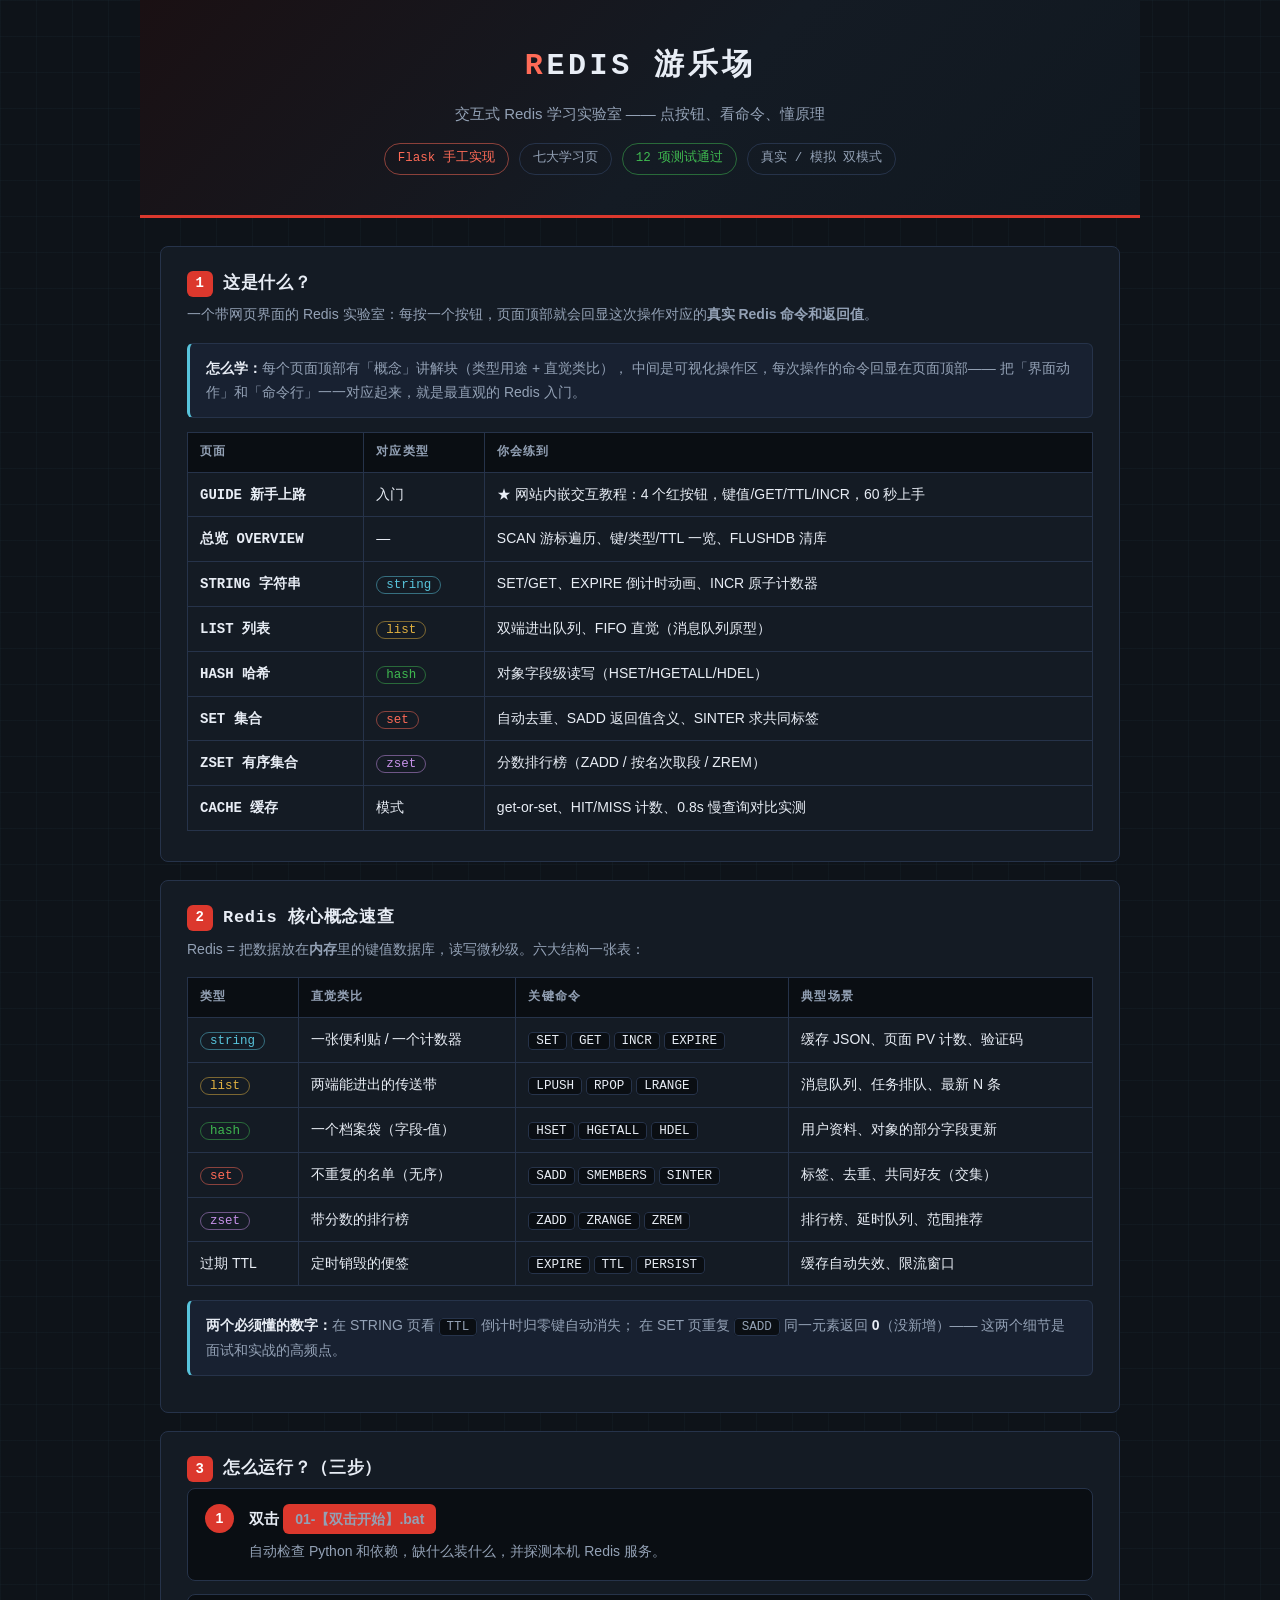
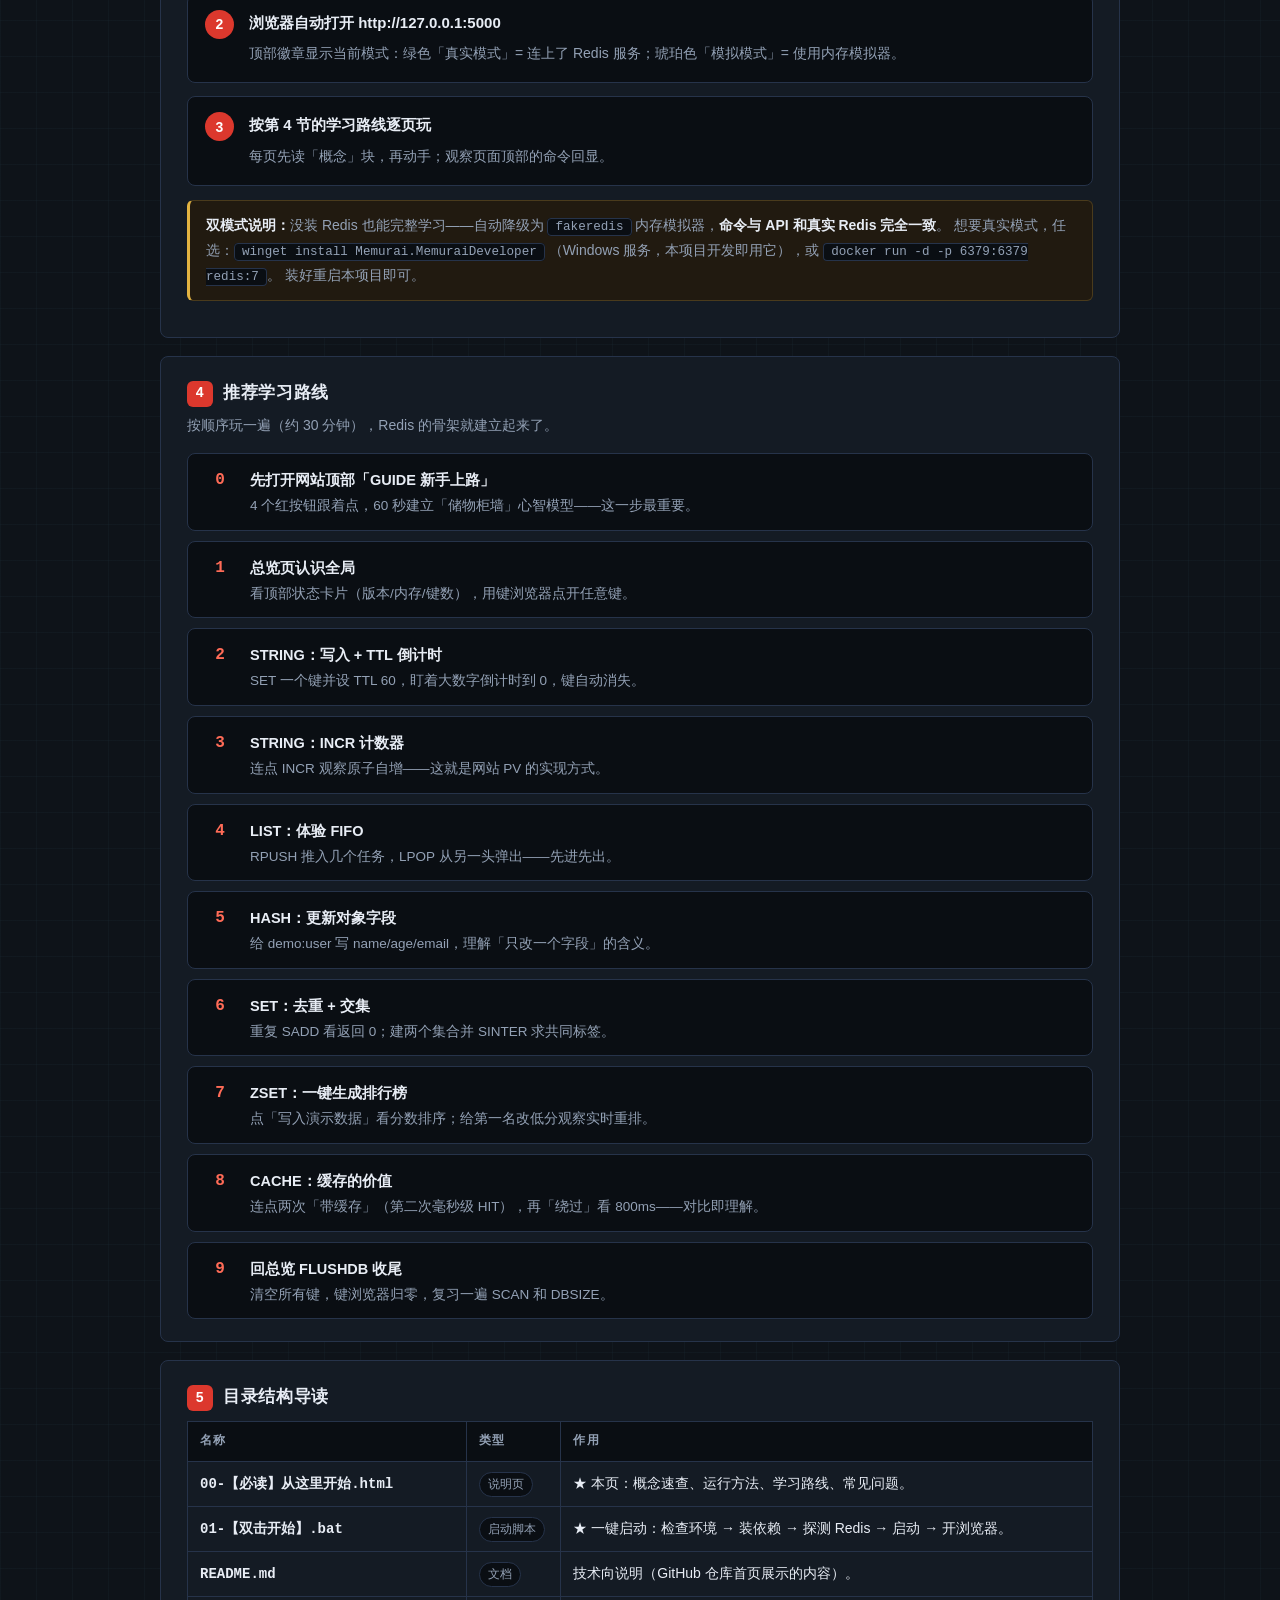
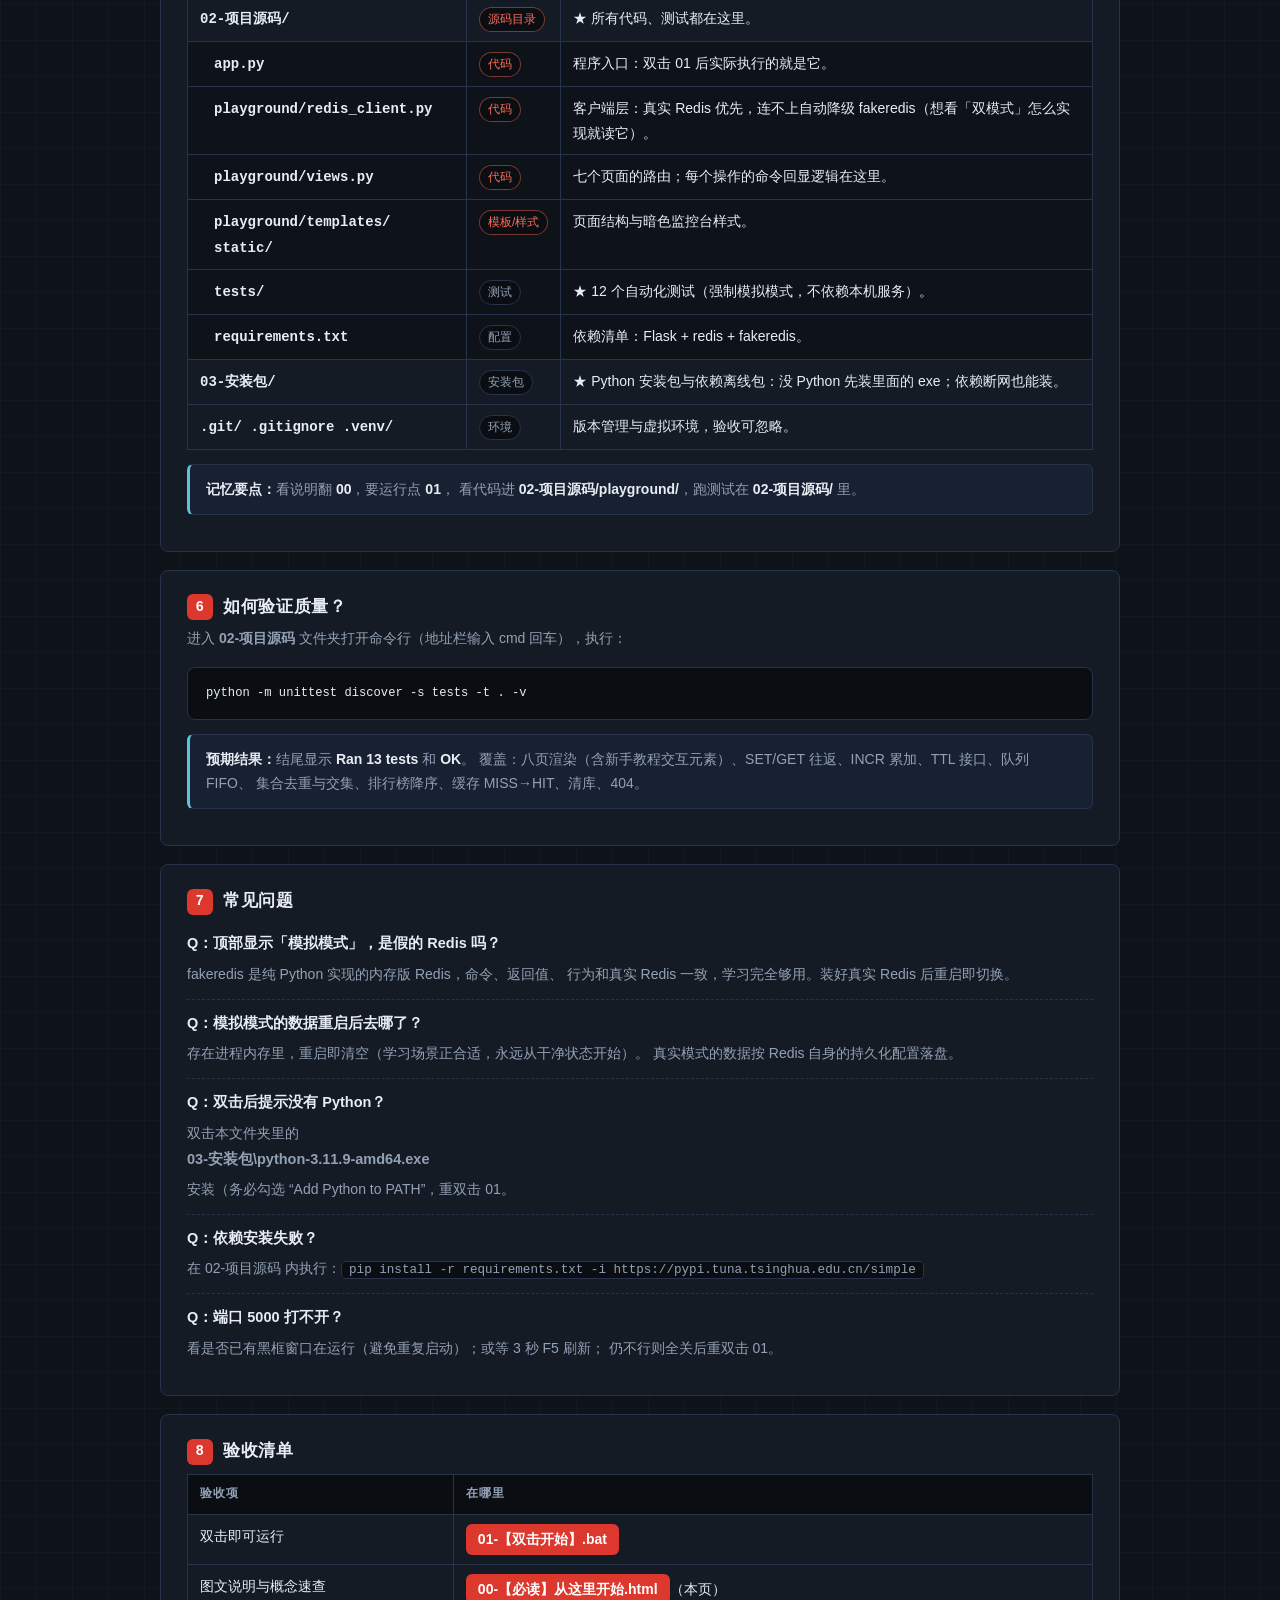
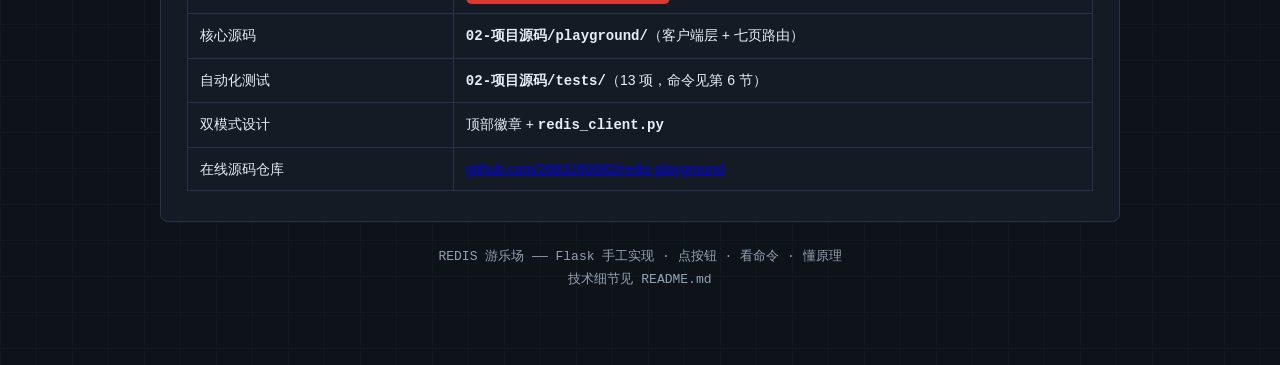
==== commit 7d3091f8: "交付增强: 内置 Python 安装包与依赖离线包(03-安装包), 脚本优先离线安装" ====
--- a/00-【必读】从这里开始.html
+++ b/00-【必读】从这里开始.html
@@ -339,6 +339,13 @@
       <tr class="sub-row"><td><span class="name">tests/</span></td><td><span class="kind">测试</span></td><td>★ 12 个自动化测试（强制模拟模式，不依赖本机服务）。</td></tr>
       <tr class="sub-row"><td><span class="name">requirements.txt</span></td><td><span class="kind">配置</span></td><td>依赖清单：Flask + redis + fakeredis。</td></tr>
       <tr>
+</tr>
+      <tr>
+        <td><span class="name">03-安装包/</span></td>
+        <td><span class="kind">安装包</span></td>
+        <td>★ Python 安装包与依赖离线包：没 Python 先装里面的 exe；依赖断网也能装。</td>
+      </tr>
+      <tr>
         <td><span class="name">.git/ .gitignore .venv/</span></td>
         <td><span class="kind">环境</span></td>
         <td>版本管理与虚拟环境，验收可忽略。</td>
@@ -377,7 +384,7 @@
     </div>
     <div class="faq">
       <b>Q：双击后提示没有 Python？</b>
-      <span>到 python.org/downloads 安装 3.9+，务必勾选 “Add Python to PATH”，重双击 01。</span>
+      <span>双击本文件夹里的 <b>03-安装包\python-3.11.9-amd64.exe</b> 安装（务必勾选 “Add Python to PATH”，重双击 01。</span>
     </div>
     <div class="faq">
       <b>Q：依赖安装失败？</b>
